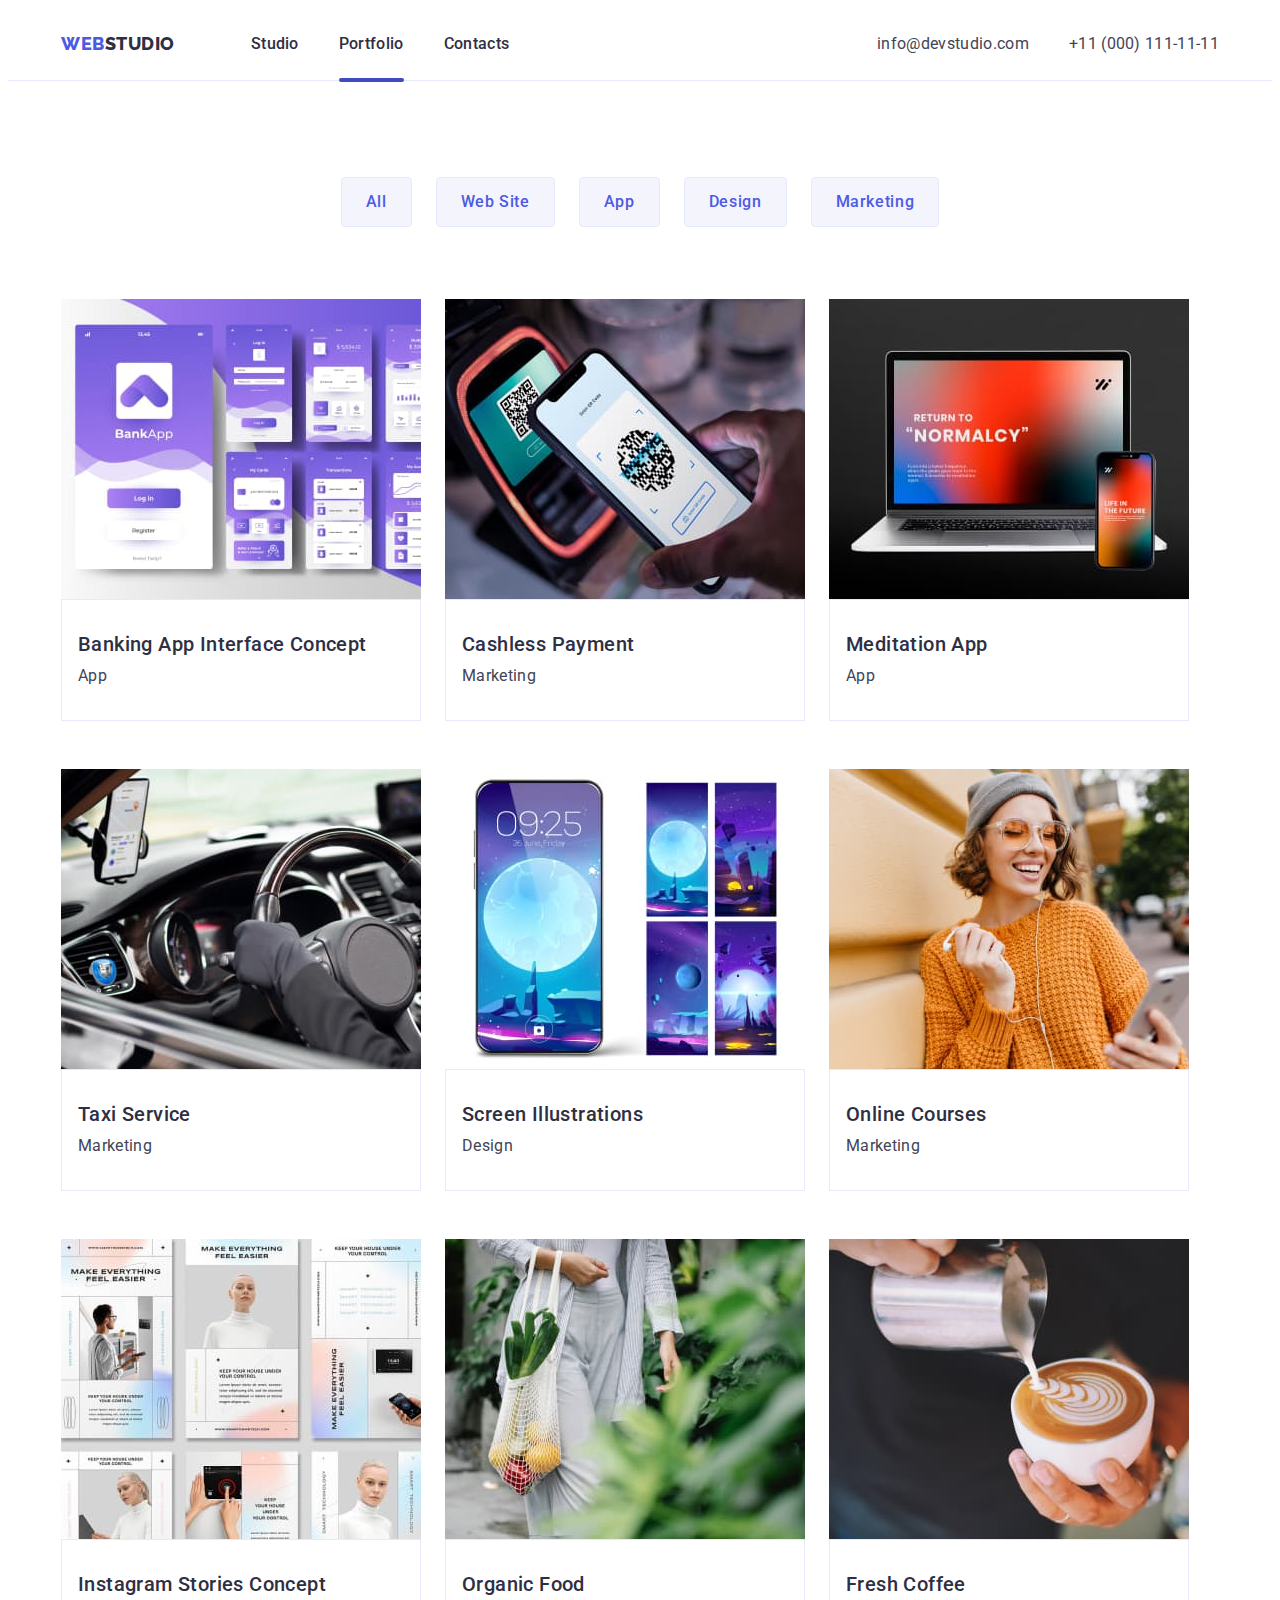
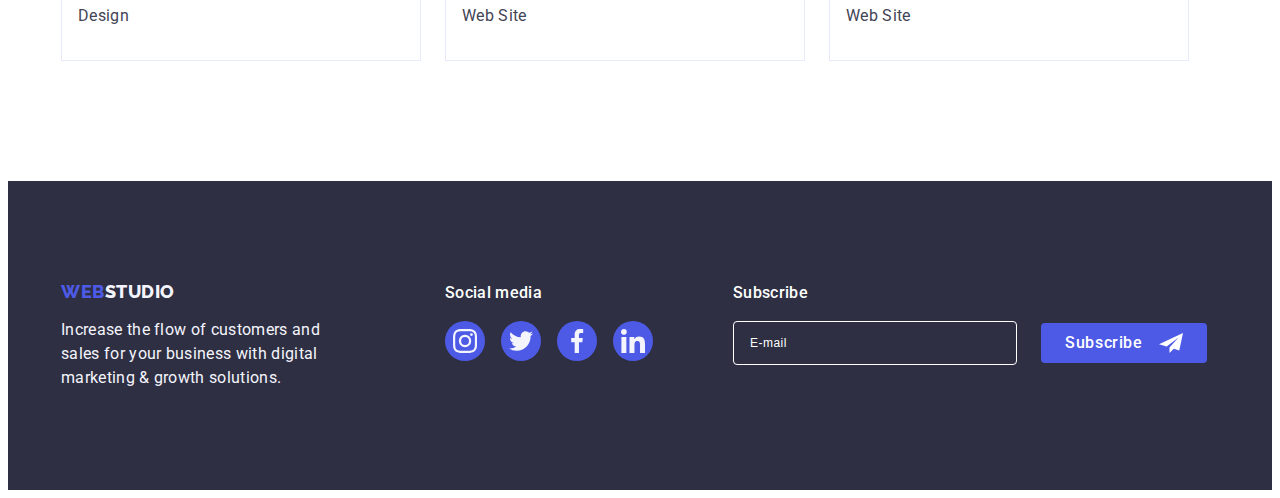
==== portfolio.html @ e06ea2fb "Initial commit" ====
<!DOCTYPE html>
<html lang="en">
<head>
    <meta charset="UTF-8">
    <meta http-equiv="X-UA-Compatible" content="IE=edge">
    <meta name="viewport" content="width=device-width, initial-scale=1.0">
    <title>Portfolio</title>
    <link rel="preconnect" href="https://fonts.googleapis.com">
    <link rel="preconnect" href="https://fonts.gstatic.com" crossorigin>
    <link href="https://fonts.googleapis.com/css2?family=Raleway:wght@800&family=Roboto:wght@400;500;700;900&display=swap"
        rel="stylesheet">
        <link rel="stylesheet" href="https://cdnjs.cloudflare.com/ajax/libs/modern-normalize/1.1.0/modern-normalize.min.css"
            integrity="sha512-wpPYUAdjBVSE4KJnH1VR1HeZfpl1ub8YT/NKx4PuQ5NmX2tKuGu6U/JRp5y+Y8XG2tV+wKQpNHVUX03MfMFn9Q=="
            crossorigin="anonymous" referrerpolicy="no-referrer" />
    <link rel="stylesheet" href="./css/styles.css">
</head>
<body>
<header class="page-header">
    <div class="container page-header-container">
        <nav class="page-nav list">
            <a class="logo link" href="./index.html">Web<span class="logo-span">Studio</span></a>
            <ul class="menu list">
                <li class="menu-item">
                    <a class="menu-link  link" href="./index.html">Studio</a>
                </li>
                <li class="menu-item">
                    <a class="menu-link activ-portfolio link" href="./portfolio.html">Portfolio</a>
                </li>
                <li class="menu-item">
                    <a class="menu-link link" href="">Contacts</a>
                </li>
            </ul>
        </nav>
        <address class="page-address">
            <ul class="contact list">
                <li class="page-address-contact">
                    <a class="contact-info link" href="mailto:info@devstudio.com">info@devstudio.com</a>
                </li>
                <li class="page-address-contact">
                    <a class="contact-info link" href="tel:+110001111111">+11 (000) 111-11-11</a>
                </li>
            </ul>
        </address>
    </div>
</header>
<main>
<section class="cards">
   <div class="container">
    <h1 class="visualy-hidden" hidden>Portfolio</h1>
    <ul class="filters list">
        <li><button class="filters-button" type="button">All</button></li>
        <li><button class="filters-button" type="button">Web Site</button></li>
        <li><button class="filters-button" type="button">App</button></li>
        <li><button class="filters-button" type="button">Design</button></li>
        <li><button class="filters-button" type="button">Marketing</button></li>
    </ul>
    <ul class="gallery-list list">
        <li class="gallery link">
            <a class="gallery-card link" href="">
                <div class="gallery-card-img-wrapper">
                    <img src="./images/portfolio_1/banking_app.jpg" alt="Banking applications" width="360" height="300">
                    <p class="overlay">14 Stylish and User-Friendly App Design Concepts · Task Manager App · Calorie Tracker App · Exotic
                        Fruit Ecommerce App ·
                        Cloud Storage App </p>
                </div>
                <div class="gallery-content">
                    <h2 class="gallery-name">Banking App Interface Concept</h2>
                    <p class="text">App</p>
                </div> 
            </a>
        </li>
        <li class="gallery link">
            <a class="gallery-card link" href="">
                <div class="gallery-card-img-wrapper">
                    <img src="./images/portfolio_1/cashless_payment.jpg" alt="Payment by phone" width="360" height="300">
                    <p class="overlay">14 Stylish and User-Friendly App Design Concepts · Task Manager App · Calorie Tracker App · Exotic
                        Fruit Ecommerce App ·
                        Cloud Storage App </p>
                </div>     
                <div class="gallery-content">
                <h2 class="gallery-name">Cashless Payment</h2>
                <p class="text">Marketing</p>
                </div>
            </a>
        </li>
        <li class="gallery link">
            <a class="gallery-card link" href="">
                <div class="gallery-card-img-wrapper">
                    <img src="./images/portfolio_1/meditation_app.jpg" alt="App on phone and computer" width="360" height="300">
                    <p class="overlay">14 Stylish and User-Friendly App Design Concepts · Task Manager App · Calorie Tracker App · Exotic
                        Fruit Ecommerce App ·
                        Cloud Storage App </p>
                </div>   
                <div class="gallery-content">
                    <h2 class="gallery-name">Meditation App</h2>
                    <p class="text">App</p>
                </div>    
            </a>
        </li>
        <li class="gallery link">
            <a class="gallery-card link" href="">
                <div class="gallery-card-img-wrapper">
                    <img src="./images/portfolio_2/taxi_service.jpg" alt="Taxi" width="360" height="300">
                    <p class="overlay">14 Stylish and User-Friendly App Design Concepts · Task Manager App · Calorie Tracker App · Exotic
                        Fruit Ecommerce App ·
                        Cloud Storage App </p>
                </div>         
                <div class="gallery-content">
                    <h2 class="gallery-name">Taxi Service</h2>
                    <p class="text">Marketing</p>
                </div>
            </a>
        </li>
        <li class="gallery link">
            <a class="gallery-card link" href="">
                <div class="gallery-card-img-wrapper">
                    <img src="./images/portfolio_2/screen_illustrations.jpg" alt="Phone screen" width="360" height="300">
                    <p class="overlay">14 Stylish and User-Friendly App Design Concepts · Task Manager App · Calorie Tracker App · Exotic
                        Fruit Ecommerce App ·
                        Cloud Storage App </p>
                </div>   
                <div class="gallery-content">
                    <h2 class="gallery-name">Screen Illustrations</h2>
                    <p class="text">Design</p>
                </div>   
            </a>
        </li>
        <li class="gallery link">
            <a class="gallery-card link" href="">
                <div class="gallery-card-img-wrapper">
                    <img src="./images/portfolio_2/online_courses.jpg" alt="Girl with headphones" width="360" height="300">
                    <p class="overlay">14 Stylish and User-Friendly App Design Concepts · Task Manager App · Calorie Tracker App · Exotic
                        Fruit Ecommerce App ·
                        Cloud Storage App </p>
                </div>
                <div class="gallery-content">
                    <h2 class="gallery-name">Online Courses</h2>
                    <p class="text">Marketing</p>
                </div>     
            </a>
        </li>
        <li class="gallery link">
            <a class="gallery-card link" href="">
                <div class="gallery-card-img-wrapper">
                    <img src="./images/portfolio_3/instagram_stories.jpg" alt="Instagram story screenshots" width="360" height="300">
                    <p class="overlay">14 Stylish and User-Friendly App Design Concepts · Task Manager App · Calorie Tracker App · Exotic
                        Fruit Ecommerce App ·
                        Cloud Storage App </p>
                </div>
                <div class="gallery-content">
                    <h2 class="gallery-name">Instagram Stories Concept</h2>
                    <p class="text">Design</p>
                </div>     
            </a>
        </li>
        <li class="gallery link">
            <a class="gallery-card link" href="">
                <div class="gallery-card-img-wrapper">
                    <img src="./images/portfolio_3/organic_food.jpg" alt="Girl with organic food" width="360" height="300">
                    <p class="overlay">14 Stylish and User-Friendly App Design Concepts · Task Manager App · Calorie Tracker App · Exotic
                        Fruit Ecommerce App ·
                        Cloud Storage App </p>
                </div> 
                <div class="gallery-content">
                    <h2 class="gallery-name">Organic Food</h2>
                    <p class="text">Web Site</p>
                </div> 
            </a>
        </li>
        <li class="gallery link">
            <a class="gallery-card link" href="">
                <div class="gallery-card-img-wrapper">
                    <img src="./images/portfolio_3/fresh_coffee.jpg" alt="Barista makes coffee" width="360" height="300">
                    <p class="overlay">14 Stylish and User-Friendly App Design Concepts · Task Manager App · Calorie Tracker App · Exotic
                        Fruit Ecommerce App ·
                        Cloud Storage App </p>
                </div>
                <div class="gallery-content">
                    <h2 class="gallery-name">Fresh Coffee</h2>
                    <p class="text">Web Site</p>
                </div> 
            </a>
        </li>
    </ul>

   </div>
</section>
</main>
<footer class="page-footer">
    <div class="page-footer-container container">
        <div class="page-footer-logo">
            <a class="logo footer-logo link" href="./index.html">Web<span class="logo-span-footer">Studio</span></a>
            <p class="goal">Increase the flow of customers and sales for your business with digital marketing & growth
                solutions.
            </p>
        </div>
        <div class="media">
            <p class="media-title">Social media</p>
            <ul class="media-list list">
                <li class="media-list-item">
                    <a href="" class="media-list-link">
                        <svg class="media-list-icon" width="24" height="24">
                            <use href="./images/icons.svg#icon-instagram"></use>
                        </svg>
                    </a>
                </li>
                <li class="social-list-item">
                    <a href="" class="media-list-link">
                        <svg class="social-list-icon" width="24" height="24">
                            <use href="./images/icons.svg#icon-twitter"></use>
                        </svg>
                    </a>
                </li>
                <li class="social-list-item">
                    <a href="" class="media-list-link">
                        <svg class="social-list-icon" width="24" height="24">
                            <use href="./images/icons.svg#icon-facebook"></use>
                        </svg>
                    </a>
                </li>
                <li class="social-list-item">
                    <a href="" class="media-list-link">
                        <svg class="social-list-icon" width="24" height="24">
                            <use href="./images/icons.svg#icon-linkedin"></use>
                        </svg>
                    </a>
                </li>
            </ul>
        </div>
        <div class="subscribe">
            <p class="subscribe-text">Subscribe</p>
            <form class="subscribe-form">
                <input type="Email" name="user_email" class="subscribe-form-input" required placeholder="E-mail">
                <button type="submit" class="subscribe-form-submit" span>Subscribe</span>
                    <svg class="subscribe-svg" width="24" height="24">
                        <use href="./images/icons.svg#icon-Frame"></use>
                    </svg>
                </button>
            </form>
        </div>
    </div>
</footer>
</body>
</html>
---- css/styles.css ----
:root {
--color-iris: #4d5ae5;
--title-color-navy-blue: #2E2F42;
--color-white: #ffffff;
--color-ocean: #404BBF;
--text-color-slate: #434455;
--color-cloud: #F4F4FD;
--transition-duration-and-func:250ms cubic-bezier(0.4, 0, 0.2, 1) ;
}

p,
h1,
h2,
h3,
h4,
h5,
h6 {
margin: 0;
}

ul {
  margin: 0;
  padding-left: 0;
}
address {
    font-style: normal;
}
img {
    display: block;
}
button {
    cursor: pointer;
}

body {
font-family: 'Roboto', sans-serif;
color: #434455; 
background-color:#ffffff;
}
.visualy-hidden {
position: absolute;
width: 1px;
height: 1px;
margin: -1px;
border: 0;
padding: 0;
white-space: nowrap;
clip-path: inset(100%);
clip: rect(0 0 0 0);
overflow: hidden;
}

.list {
    list-style: none;
}
.link {
    text-decoration: none;
}
.container {
  width: 1158px;
  padding-left: 15px;
  padding-right: 15px;
  margin: 0 auto;
}
.section {
    padding-top: 120px;
    padding-bottom: 120px;
}
/* ==========Components =========*/ 
.logo {
font-family: 'Raleway', sans-serif;
font-weight: 800;
text-transform: uppercase;
font-size: 18px;
line-height: 1.17;
letter-spacing: 0.03em;
color: var(--color-iris);
margin-right: 76px;
margin-bottom: 0;
}

.logo-span {

    color: #2E2F42;
}
/* ==========/Components =========*/
/* ========== Header =========*/
.page-header {
    padding-top: 24px;
    padding-bottom: 24px;
    border-bottom: 1px solid #E7E9FC;
}
.page-header-container {
    display: flex;
    align-items: center;
    justify-content: space-between;
}
.menu {
    display: flex;
    align-items: center;
}
.page-nav {
    display: flex;
    align-items: center;
}
.contact {
    display: flex;
    align-items: center;
}
.menu-item:not(:last-child) {
    margin-right: 40px;
}

.menu-link {
position: relative;
font-weight: 500;
font-size: 16px;
line-height: 1.5;
letter-spacing: 0.02em;
margin-bottom: 20px;
color: var(--title-color-navy-blue);
transition:color var(--transition-duration-and-func);

}
.menu-link::after {
content: "";
position: absolute;
width: 100%;
height: 4px;
left: 0px;
top: 44px;
border-radius: 2px;
}

.activ-studio.menu-link::after,
.activ-portfolio.menu-link::after,
.activ-contacts.menu-link::after {
background-color: #404BBF;

}
.menu-link:hover,
.menu-link:focus {
color: var(--color-ocean);
}

.page-address {
font-style: normal;
}
.page-address-contact:not(:last-child) {
 margin-right: 40px;
}
.contact-info {
font-weight: 400;
color: var(--text-color-slate);
font-size: 16px;
line-height: 1.5;
letter-spacing: 0.02em;
transition: color var(--transition-duration-and-func);
}

.contact-info:hover,
.contact-info:focus {
 color: var(--color-ocean);
}

/* ========== /Header =========*/
/* ========== Hero =========*/

.hero {
background-color: #2e2f42;
padding-top: 188px;
padding-bottom: 188px;
text-align: center;
background-image:linear-gradient(rgba(46, 47, 66, 0.7), rgba(46, 47, 66, 0.7)),
 url("../images/hero/people_office.jpg");
background-size: cover;
background-color: #2E2F42;
max-width: 1440px;
margin: 0 auto;
}

.main-title {
font-weight: 700;
width: 496px;
font-size: 56px;
line-height: 1.07;
letter-spacing: 0.02em;
text-align: center;
color: var(--color-white);
margin-bottom: 48px;
margin-left: auto;
margin-right: auto;
}

.modal-btn {
font-family: 'Roboto', sans-serif;
font-weight: 500;
font-size: 16px;
line-height: 1.5;
letter-spacing: 0.04em;
color: var(--color-white);
background: var(--color-iris);
padding: 16px 32px;
border-radius: 4px;
border: 0;
transition:background-color var(--transition-duration-and-func) ;
}

.modal-btn:hover, .modal-btn:focus {
background-color: #404BBF;
}
/* ========== /Hero =========*/

/* ========== Solutions =========*/
.solutions-list {
display: flex;
flex-wrap: wrap;
gap: 24px;
}

.team-solutions {
width: 264px;
flex-basis: calc((100% - 72px) / 4);
}
.solutions-list-icons {
display:flex;
width: 264px;
height: 112px;
border-radius: 4px;
background-color: #F4F4FD;
margin-bottom: 8px;
justify-content: center;
align-items: center;
}

.name-decisions {
font-weight: 500;
font-size: 20px;
line-height: 1.2;
letter-spacing: 0.02em;
color: var(--title-color-navy-blue);
margin-bottom: 8px;
}
.description-solutions {
font-size: 16px;
font-weight: 400;
line-height: 1.5;
letter-spacing: 0.02em;
}
/* ========== /Solutions =========*/

/* ========== Our-solutions =========*/
.our-solutions-list {
    display: flex;
    flex-wrap: wrap;
    gap: 24px;
}
.photos-works {
flex-basis: calc((100% - 48px) / 3);
}
.our-solutions {
    padding-bottom: 120px;
}
.work-options {
font-weight: 700;
font-size: 36px;
line-height: 1.11;
text-transform: capitalize;
letter-spacing: 0.02em;
text-align: center;
color: var(--title-color-navy-blue);
margin-bottom: 72px;
}

/* ========== /Our-solutions =========*/

/* ========== Our-team =========*/
.our-team-list {
    display: flex;
    flex-wrap: wrap;
    gap: 24px;
}
.our-team {
background-color: var(--color-cloud);
}
.team-description-content {
padding-top: 32px;  
padding-bottom: 32px;
}

.team {
font-size: 36px;
font-weight: 700;
line-height: 1.11;
text-transform: capitalize;
letter-spacing: 0.02em;
text-align: center;
color: var(--title-color-navy-blue);
margin-bottom: 72px;
}
.team-description {
background-color: var(--color-white);
text-align: center;
flex-basis: calc((100% - 72px) / 4);
box-shadow: 0px 1px 6px rgba(46, 47, 66, 0.08), 0px 1px 1px rgba(46, 47, 66, 0.16), 0px 2px 1px rgba(46, 47, 66, 0.08);
border-radius: 0px 0px 4px 4px;
}
.name {
font-weight: 500;
font-size: 20px;
line-height: 1.2;
letter-spacing: 0.02em;
color: var(--title-color-navy-blue);
margin-bottom: 8px;
}
.profession {
font-weight: 400;
font-size: 16px;
line-height: 1.5;
letter-spacing: 0.02em;
margin-bottom: 8px;
}
.social-list {
display: flex;
justify-content: center;
gap: 24px;
}
.social-list-link {
display: flex;
justify-content: center;
align-items: center;
width: 40px;
height: 40px;
border-radius: 50%;
background-color: #4D5AE5;
transition:background-color var(--transition-duration-and-func) ;
}
.social-list-link:hover, 
.social-list-link:focus {
background-color: #404BBF;
}
.social-list-icon {
fill: #f4f4fd;
}

/* ========== /Our-team =========*/
/* ========== Our-Customers=========*/
.customers-title {
font-size: 36px;
font-weight: 700;
line-height: 1.11;
text-transform: capitalize;
letter-spacing: 0.02em;
text-align: center;
color: var(--title-color-navy-blue);
margin-bottom: 72px;
}
.customers-list{
display: flex;
justify-content: center;
gap: 24px;
}

.customers-list-link {
display: flex;
justify-content: center;
align-items: center;
width: 168px;
height: 88px;
border-radius: 4px;
border: 1px solid #8E8F99;
transition: border var(--transition-duration-and-func);
}
.customers-list-icon {
fill: #AFB1B8;
transition:fill var(--transition-duration-and-func);
}

.customers-list-link:hover, .customers-list-link:focus {
border: 1px solid #404BBF;
}
.customers-list-link:hover> .customers-list-icon, 
.customers-list-link:focus>.customers-list-icon {
fill: #404BBF;
}

/* ========== /Our-Customers=========*/
/* ========== Page-footer=========*/
.page-footer {
display: flex;
background-color: #2e2f42;
padding-top: 100px;
padding-bottom: 100px;
}
.page-footer-container {
display: flex;
}
.page-footer-logo {
display: flex;
flex-direction: column;
margin-right: 120px;
}

.footer-logo {
display: block;
margin-bottom: 16px;
}
.goal {
font-weight: 400;
font-size: 16px; 
line-height: 1.5;
letter-spacing: 0.02em;
color: var(--color-cloud);
width: 264px;
}
.logo-span-footer{

color: var(--color-cloud);
}
.media {
display: flex;
flex-direction: column; 
margin-right: 80px; 
}
.media-list {
display: flex;
justify-content: center;
gap: 16px;
}

.media-list-link {
display: flex;
justify-content: center;
align-items: center;
width: 40px;
height: 40px;
border-radius: 50%;
background-color: #4D5AE5;
transition:background-color var(--transition-duration-and-func) ;
}

.media-title {
font-weight: 500;
font-size: 16px;
line-height: 1.5;
letter-spacing: 0.02em;
color: var(--color-white);
margin-bottom: 16px;
}
.media-list-icon {
fill: #f4f4fd;
}
.media-list-link:hover, .media-list-link:focus {
background-color: #31D0AA;
}
.subscribe {
display: flex;
flex-direction: column;
}
.subscribe-text {
font-weight: 500;
font-size: 16px;
line-height: 1.5;
letter-spacing: 0.02em;
color: #FFFFFF;
margin-bottom: 16px;
}

.subscribe-form {
display: flex;
gap: 24px;
}

.subscribe-form-input {
width: 264px;
height: 40px;
border: 1px solid #FFFFFF;
border-radius: 4px;
padding-left: 16px;
outline: 0;
font-weight: 400;
font-size: 12px;
line-height: 2;
letter-spacing: 0.04em;
color: var(--color-white);
background-color: var(--title-color-navy-blue);

}
.subscribe-form-input::placeholder {
color: var(--color-white);
}

.subscribe-form-submit {
display: flex;
justify-content: center;
align-items: center;
padding: 8px 24px;
gap: 16px;
background: #4D5AE5;
border-radius: 4px;
min-width: 165px;
align-self: center;
font-family: 'Roboto', sans-serif;
font-weight: 500;
font-size: 16px;
line-height: 1.5;
letter-spacing: 0.04em;
color: var(--color-white);
background: var(--color-iris);
border: 0;
transition: background-color var(--transition-duration-and-func);
}
.subscribe-form-submit:hover,
.subscribe-form-submit:focus {
background-color: #404BBF;
}

.subscribe-svg {
fill: #FFFFFF;
}


/* ========== /Page-footer=========*/

/*============ Modal vikno======== */
.backdrop {
position: fixed;
top: 0;
left: 0;
z-index: 100;
width: 100%;
height: 100%;
background-color: rgba(46, 47, 66, 0.4);
transition: opacity var(--transition-duration-and-func),
visibility var(--transition-duration-and-func);
}

.backdrop.is-hidden {
opacity: 0;
visibility: hidden;
pointer-events: none;
}

.modal {
position: absolute;
top: 50%;
left: 50%;
transform: translate(-50%, -50%);
width: 408px;
height: 576px;
background-color: #FCFCFC;
box-shadow: 0px 1px 1px rgba(0, 0, 0, 0.14), 0px 1px 3px rgba(0, 0, 0, 0.12), 0px 2px 1px rgba(0, 0, 0, 0.2);
border-radius: 4px;
padding: 72px 24px 24px 24px;
}

.modal-close-btn-icon {
fill: var(--title-color-navy-blue);
transition: fill var(--transition-duration-and-func);
}

.modal-close-btn {
position: absolute;
top: 24px;
right: 24px;
display: flex;
justify-content: center;
align-items: center;
width: 24px;
height: 24px;
border-radius: 50%;
padding: 0;
background-color: #E7E9FC;
border: 1px solid rgba(0, 0, 0, 0.1);
transition: background-color var(--transition-duration-and-func);
}

.modal-close-btn:hover,
.modal-close-btn:focus {
background-color: #404BBF;
}

.modal-close-btn:hover>.modal-close-btn-icon,
.modal-close-btn:focus>.modal-close-btn-icon {
fill: var(--color-white);
}
/*============ /Modal vikno======== */
/*============ Modal form======== */
.modal-text {
font-weight: 500;
font-size: 16px;
line-height: 1.5;
margin-bottom: 16px;
text-align: center;

}

.modal-form {
display: flex;
flex-direction: column;

}

.modal-form-field {
margin-bottom: 8px;
}

.modal-form-imput-desc {
display: block;
font-weight: 400;
font-size: 12px;
line-height: 1.17;
letter-spacing: 0.04em;
color: #8E8F99;
margin-bottom: 4px;
}

.modal-form-input {
width: 100%;
height: 40px;
border: 1px solid rgba(46, 47, 66, 0.4);
border-radius: 4px;
padding-left: 38px;
color: #2E2F42;
font-size: 18px;
background: #FCFCFC;
transition: border-color var(--transition-duration-and-func) ;
}
.modal-form-input:focus {
outline: none;
border-color: #4D5AE5;
}

.modal-form-input-icon {
position: absolute;
display: block;
top: 50%;
left: 16px;
transform: translateY(-50%);
fill: #2E2F42;
transition:fill var(--transition-duration-and-func) ;
}
.modal-form-input-wrapper{
display: block;
position: relative;   
}
.modal-form-input:focus + .modal-form-input-icon {
fill: #4D5AE5;
}
.modal-form-coment {
width: 100%;
height: 120px;
padding: 8px 16px;
resize: none;
color: #2E2F42;
font-weight: 400;
font-size: 12px;
line-height: 1.17;
letter-spacing: 0.04em;
background: #FCFCFC;
border: 1px solid rgba(46, 47, 66, 0.4);
border-radius: 4px;
}
.modal-form-coment:focus {
outline: none;
border-color: #4D5AE5;    
}
.modal-form-coment::placeholder {
color: rgba(46, 47, 66, 0.4);
}
.modal-form-check-desc {
display: flex;
align-items: center;
font-weight: 400;
font-size: 12px;
line-height: 1.17;
letter-spacing: 0.04em;
color: #8E8F99;
margin-bottom: 24px;
}

.modal-form-check:checked + .modal-form-check-desc::before {
background-color: #4D5AE5;
background-image: url(../images/check.svg);
background-repeat: no-repeat;
background-position: center;
background-size:contain;

}
.modal-form-check:focus + .modal-form-check-desc::before {
outline: 1px solid #4D5AE5;
}

.modal-form-check-desc::before {
content:"";
display: block;
width: 16px;
height: 16px;
border: 1px solid rgba(46, 47, 66, 0.4);
border-radius: 2px;
margin-right: 8px;
}

.modal-form-submit {
min-width: 169px;
align-self: center;
font-family: 'Roboto', sans-serif;
font-weight: 500;
font-size: 16px;
line-height: 1.5;
letter-spacing: 0.04em;
color: var(--color-white);
background: var(--color-iris);
padding: 16px 32px;
border-radius: 4px;
border: 0;
box-shadow: 0px 4px 4px rgba(0, 0, 0, 0.15);
transition: background-color var(--transition-duration-and-func);
}

.check-policy {
color: #4D5AE5;    
}

/*============ /Modal form======== */
/*========== Portfolio======*/
.cards {
padding-top: 96px;
padding-bottom: 120px;
}

.filters {
display: flex;
gap: 24px;
margin-bottom: 72px;
justify-content: center;
}
.gallery-list {
display: flex;
flex-wrap: wrap;
gap: 48px 24px;
}
.gallery {
flex-basis: calc((100% - 144px) / 9);
transition:box-shadow var(--transition-duration-and-func);
}
.gallery:hover {
box-shadow: 0px 1px 6px rgba(46, 47, 66, 0.08), 0px 1px 1px rgba(46, 47, 66, 0.16), 0px 2px 1px rgba(46, 47, 66, 0.08);
}
.gallery-content {
padding-left: 16px; 
padding-right: auto;   
padding-top: 32px;
padding-bottom: 32px;
border: 1px solid #E7E9FC;
}
.filters-button {
font-family: "Roboto", sans-serif;
font-weight: 500;
font-size: 16px;
line-height: 1.5;
letter-spacing: 0.04em;
color: var(--color-iris);
background-color: var(--color-cloud);
border: 1px solid #E7E9FC;
border-radius: 4px;
padding: 12px 24px;
transition: color var(--transition-duration-and-func),
background-color var(--transition-duration-and-func),
box-shadow var(--transition-duration-and-func);
}
 .filters-button:hover, .filters-button:focus {
color: var(--color-white);
background-color: var(--color-ocean);
box-shadow: 0px 3px 1px rgba(0, 0, 0, 0.1), 0px 2px 1px rgba(0, 0, 0, 0.08), 0px 2px 2px rgba(0, 0, 0, 0.12);
}
.gallery-name {
font-weight: 500;
font-size: 20px;
line-height: 1.2;
letter-spacing: 0.02em;
color: var(--title-color-navy-blue);
margin-bottom: 8px;
}
.text {
font-weight: 400;
font-size: 16px;
line-height: 1.5;
letter-spacing: 0.02em;
color: var(--text-color-slate);
}
.gallery-card-img-wrapper {
position: relative;
overflow: hidden;
}
.overlay {
position: absolute;
left: 0px;
top: 0px;
width: 100%;
height: 100%;
overflow-y:scroll;
transform: translate(0, 100%);
transition:transform var(--transition-duration-and-func);

font-weight: 400;
font-size: 16px;
line-height: 1.5;
letter-spacing: 0.02em;
padding:40px 32px;
color: #F4F4FD;
background-color: #4D5AE5;;
}
.gallery-card-img-wrapper:hover .overlay,
.gallery-card-img-wrapper:focus .overlay {
transform: translate(0,0);
}
/*========== Portfolio======*/
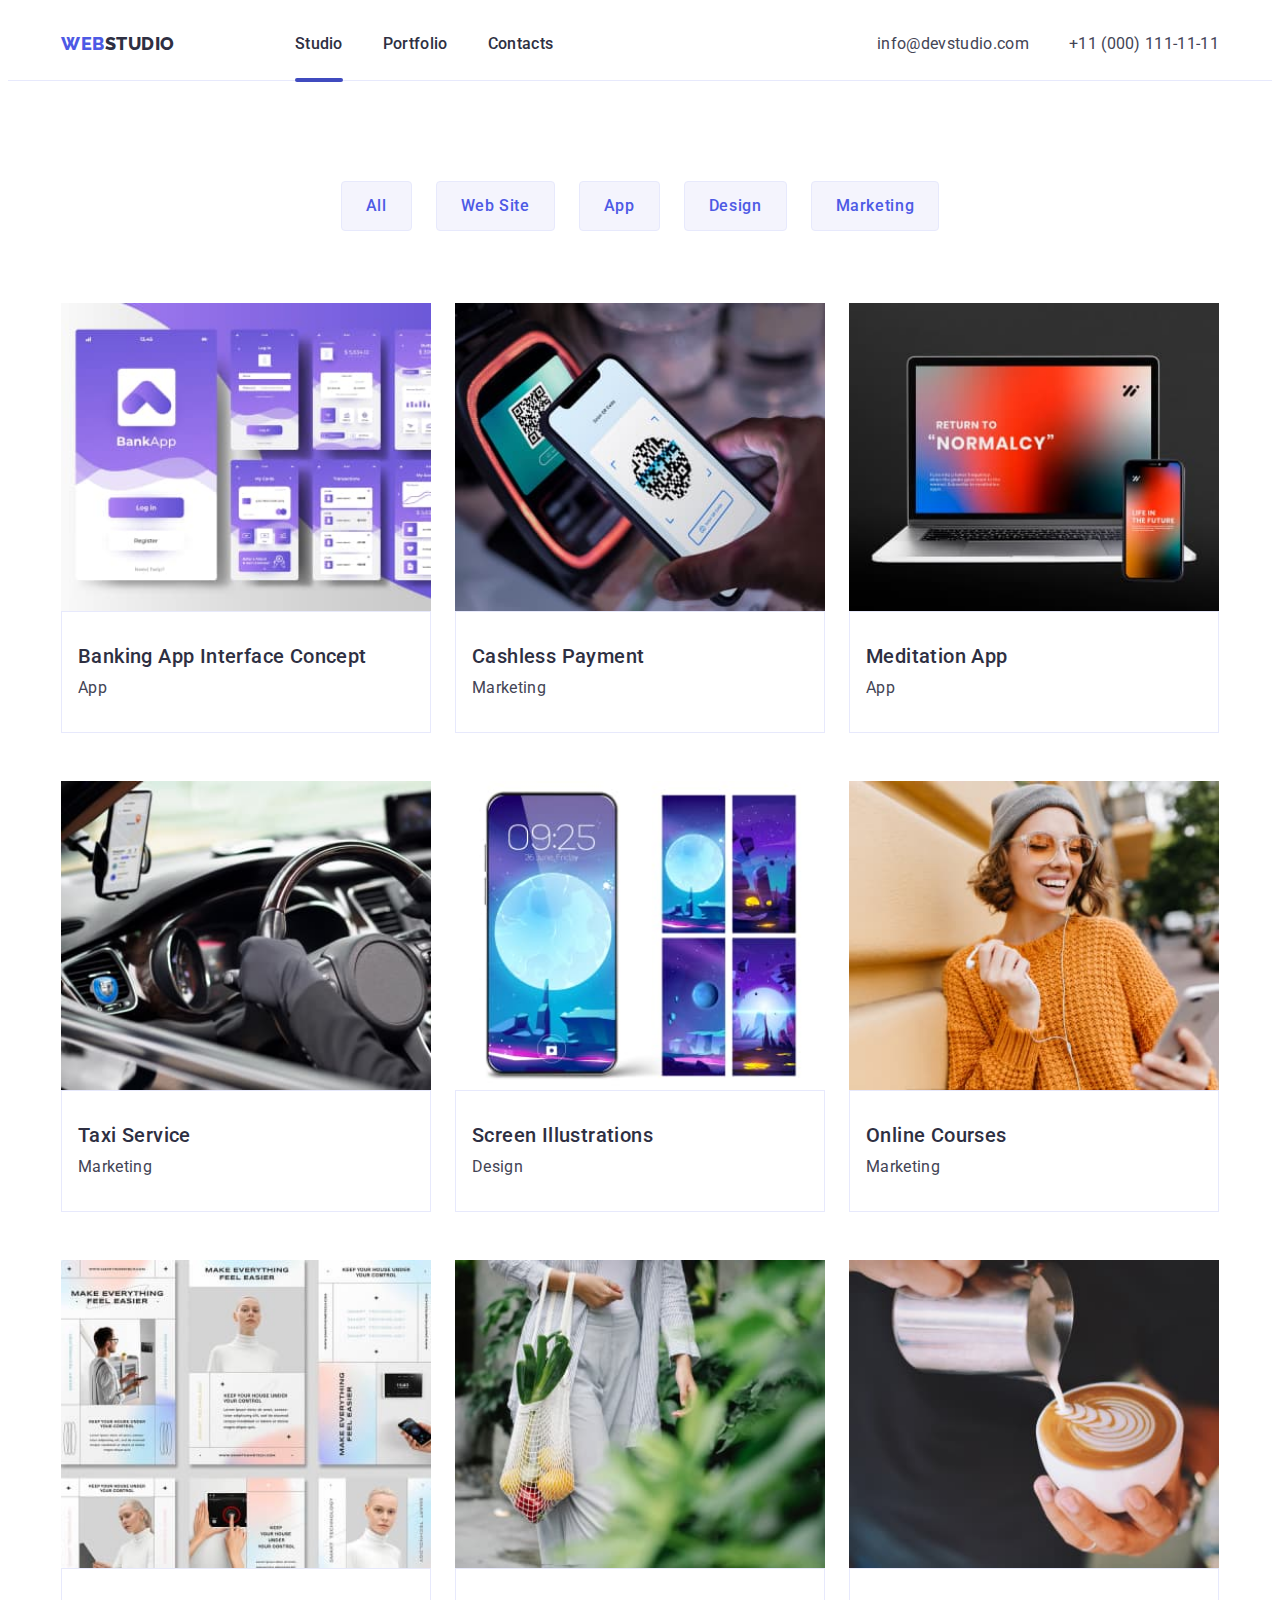
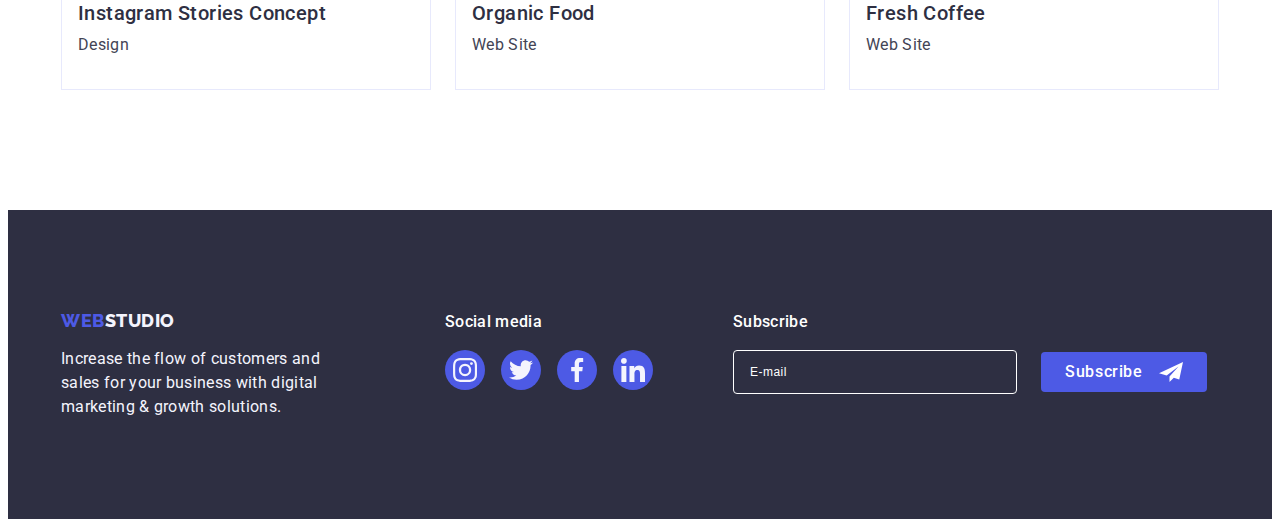
==== commit 3a8050a7: "commit" ====
--- a/portfolio.html
+++ b/portfolio.html
@@ -1,48 +1,123 @@
 <!DOCTYPE html>
 <html lang="en">
+
 <head>
     <meta charset="UTF-8">
     <meta http-equiv="X-UA-Compatible" content="IE=edge">
     <meta name="viewport" content="width=device-width, initial-scale=1.0">
-    <title>Portfolio</title>
+    <title>WebStudio</title>
     <link rel="preconnect" href="https://fonts.googleapis.com">
     <link rel="preconnect" href="https://fonts.gstatic.com" crossorigin>
-    <link href="https://fonts.googleapis.com/css2?family=Raleway:wght@800&family=Roboto:wght@400;500;700;900&display=swap"
+    <link
+        href="https://fonts.googleapis.com/css2?family=Raleway:wght@800&family=Roboto:wght@400;500;700;900&display=swap"
         rel="stylesheet">
-        <link rel="stylesheet" href="https://cdnjs.cloudflare.com/ajax/libs/modern-normalize/1.1.0/modern-normalize.min.css"
-            integrity="sha512-wpPYUAdjBVSE4KJnH1VR1HeZfpl1ub8YT/NKx4PuQ5NmX2tKuGu6U/JRp5y+Y8XG2tV+wKQpNHVUX03MfMFn9Q=="
-            crossorigin="anonymous" referrerpolicy="no-referrer" />
+    <link rel="stylesheet" href="https://cdnjs.cloudflare.com/ajax/libs/modern-normalize/1.1.0/modern-normalize.min.css"
+        integrity="sha512-wpPYUAdjBVSE4KJnH1VR1HeZfpl1ub8YT/NKx4PuQ5NmX2tKuGu6U/JRp5y+Y8XG2tV+wKQpNHVUX03MfMFn9Q=="
+        crossorigin="anonymous" referrerpolicy="no-referrer" />
     <link rel="stylesheet" href="./css/styles.css">
 </head>
+
 <body>
-<header class="page-header">
-    <div class="container page-header-container">
-        <nav class="page-nav list">
-            <a class="logo link" href="./index.html">Web<span class="logo-span">Studio</span></a>
-            <ul class="menu list">
-                <li class="menu-item">
-                    <a class="menu-link  link" href="./index.html">Studio</a>
-                </li>
-                <li class="menu-item">
-                    <a class="menu-link activ-portfolio link" href="./portfolio.html">Portfolio</a>
-                </li>
-                <li class="menu-item">
-                    <a class="menu-link link" href="">Contacts</a>
-                </li>
-            </ul>
-        </nav>
-        <address class="page-address">
-            <ul class="contact list">
-                <li class="page-address-contact">
-                    <a class="contact-info link" href="mailto:info@devstudio.com">info@devstudio.com</a>
-                </li>
-                <li class="page-address-contact">
-                    <a class="contact-info link" href="tel:+110001111111">+11 (000) 111-11-11</a>
-                </li>
-            </ul>
-        </address>
-    </div>
-</header>
+    <header class="page-header">
+        <div class="container page-header-container">
+            <nav class="page-nav list">
+                <a class="logo link" href="./index.html">Web<span class="logo-span">Studio</span></a>
+                <ul class="menu list">
+                    <li class="menu-item">
+                        <a class="menu-link activ-studio link" href="./index.html">Studio</a>
+                    </li>
+                    <li class="menu-item">
+                        <a class="menu-link  link" href="./portfolio.html">Portfolio</a>
+                    </li>
+                    <li class="menu-item">
+                        <a class="menu-link  link" href="">Contacts</a>
+                    </li>
+                </ul>
+            </nav>
+            <button type="button" class="mobile-menu-open " data-menu-open>
+                <svg class="mobile-menu-open-icon" width="32" height="22">
+                    <use href="./images/icons.svg#icon-icon-burger"></use>
+                </svg>
+            </button>
+            <address class="page-address">
+                <ul class="contact list">
+                    <li class="page-address-contact">
+                        <a class="contact-info link" href="mailto:info@devstudio.com">info@devstudio.com</a>
+                    </li>
+                    <li class="page-address-contact">
+                        <a class="contact-info link" href="tel:+110001111111">+11 (000) 111-11-11</a>
+                    </li>
+                </ul>
+            </address>
+        </div>
+        <div class="mobile-menu-btn " data-menu>
+            <div class="container mobile-menu-container">
+                <div>
+                    <button class="mobile-menu-close-btn " data-menu-close>
+                        <svg class=".mobile-menu-close-icon" width="8" height="8">
+                            <use href="./images/icons.svg#icon-close-modal"></use>
+                        </svg>
+                    </button>
+                    <nav class="mobile-nav list">
+                        <ul class="mobile-menu list">
+                            <li class="mobile-menu-item">
+                                <a class="mobile-menu-link  link" href="./index.html">Studio</a>
+                            </li>
+                            <li class="mobile-menu-item">
+                                <a class="mobile-menu-link  link" href="./portfolio.html">Portfolio</a>
+                            </li>
+                            <li class="mobile-menu-item">
+                                <a class="mobile-menu-link activ-contacts link" href="">Contacts</a>
+                            </li>
+                        </ul>
+                    </nav>
+                </div>
+                <div>
+                    <address class="mobile-page-address">
+                        <ul class="mobile-contact list">
+                            <li class="mobile-page-address-contact">
+                                <a class="mobile-contact-info-tel link" href="tel:+110001111111">+11 (000) 111-11-11</a>
+                            </li>
+                            <li class="mobile-page-address-contact">
+                                <a class="mobile-contact-info-email link"
+                                    href="mailto:info@devstudio.com">info@devstudio.com</a>
+                            </li>
+                        </ul>
+                    </address>
+                    <ul class="mobile-social-list list">
+                        <li class="mobile-social-list-item">
+                            <a href="" class="mobile-social-list-link">
+                                <svg class="mobile-social-list-icon" width="16" height="16">
+                                    <use href="./images/icons.svg#icon-instagram"></use>
+                                </svg>
+                            </a>
+                        </li>
+                        <li class="mobile-social-list-item">
+                            <a href="" class="mobile-social-list-link">
+                                <svg class="mobile-social-list-icon" width="16" height="16">
+                                    <use href="./images/icons.svg#icon-twitter"></use>
+                                </svg>
+                            </a>
+                        </li>
+                        <li class="mobile-social-list-item">
+                            <a href="" class="mobile-social-list-link">
+                                <svg class="mobile-social-list-icon" width="16" height="16">
+                                    <use href="./images/icons.svg#icon-facebook"></use>
+                                </svg>
+                            </a>
+                        </li>
+                        <li class="mobile-social-list-item">
+                            <a href="" class="mobile-social-list-link">
+                                <svg class="mobile-social-list-icon" width="16" height="16">
+                                    <use href="./images/icons.svg#icon-linkedin"></use>
+                                </svg>
+                            </a>
+                        </li>
+                    </ul>
+                </div>
+            </div>
+        </div>
+    </header>
 <main>
 <section class="cards">
    <div class="container">
@@ -58,7 +133,20 @@
         <li class="gallery link">
             <a class="gallery-card link" href="">
                 <div class="gallery-card-img-wrapper">
-                    <img src="./images/portfolio_1/banking_app.jpg" alt="Banking applications" width="360" height="300">
+                    <picture>
+                        <source srcset="./images/portfolio_1/banking_app.jpg 1x, 
+                        ./images/portfolio_1/banking_app_2x.jpg 2x"
+                        media="(min-width: 1200px)">
+                        <source srcset="./images/portfolio_1/tab/banking_app_tab_1x.jpg 1x, 
+                        ./images/portfolio_1/tab/banking_app_tab_2x.jpg 2x"
+                        media="(min-width: 768px)">
+                        <source srcset="./images/portfolio_1/mob/banking_app_mob_1x.jpg 1x, 
+                        ./images/portfolio_1/mob/banking_app_mob_2x.jpg 2x"
+                        media="(min-width: 320px)">
+                        <img src="./images/portfolio_1/mob/banking_app_mob_1x.jpg" 
+                        alt="Banking applications" 
+                        width="396" height="280">
+                    </picture>
                     <p class="overlay">14 Stylish and User-Friendly App Design Concepts · Task Manager App · Calorie Tracker App · Exotic
                         Fruit Ecommerce App ·
                         Cloud Storage App </p>
@@ -72,7 +160,21 @@
         <li class="gallery link">
             <a class="gallery-card link" href="">
                 <div class="gallery-card-img-wrapper">
-                    <img src="./images/portfolio_1/cashless_payment.jpg" alt="Payment by phone" width="360" height="300">
+                    <picture>
+                        <source srcset="./images/portfolio_1/cashless_payment.jpg 1x, 
+                        ./images/portfolio_1/cashless_payment_2x.jpg 2x" 
+                        media="(min-width: 1200px)">
+                        <source srcset="./images/portfolio_1/tab/cashless_payment_tab_1x.jpg 1x, 
+                        ./images/portfolio_1/tab/cashless_payment_tab_2x.jpg"
+                            media="(min-width: 768px)">
+                            <source srcset="./images/portfolio_1/mob/cashless_payment_mob_1x.jpg 1x, 
+                            ./images/portfolio_1/mob/cashless_payment_mob_2x.jpg"
+                                media="(min-width: 320px)">
+                        <img src="./images/portfolio_1/mob/cashless_payment_mob_1x.jpg" 
+                        alt="Payment by phone" 
+                        width="396" height="280">
+                    </picture>
+                    
                     <p class="overlay">14 Stylish and User-Friendly App Design Concepts · Task Manager App · Calorie Tracker App · Exotic
                         Fruit Ecommerce App ·
                         Cloud Storage App </p>
@@ -86,7 +188,22 @@
         <li class="gallery link">
             <a class="gallery-card link" href="">
                 <div class="gallery-card-img-wrapper">
-                    <img src="./images/portfolio_1/meditation_app.jpg" alt="App on phone and computer" width="360" height="300">
+                    <picture>
+                        <source srcset="./images/portfolio_1/meditation_app.jpg 1x, 
+                        ./images/portfolio_1/meditation_app_2x.jpg 1x"
+                            media="(min-width: 1200px)">
+                        <source
+                            srcset="./images/portfolio_1/tab/meditation_app_tab-1x.jpg 1x, 
+                            ./images/portfolio_1/tab/meditation_app_tab-2x.jpg"
+                            media="(min-width: 768px)">
+                        <source
+                            srcset="./images/portfolio_1/mob/meditation_app_mob-1x.jpg 1x, 
+                            ./images/portfolio_1/mob/meditation_app_mob-1x.jpg 2x"
+                            media="(min-width: 320px)">
+                        <img src="./images/portfolio_1/mob/meditation_app_mob-1x.jpg" 
+                        alt="App on phone and computer" 
+                        width="396" height="280">
+                    </picture>
                     <p class="overlay">14 Stylish and User-Friendly App Design Concepts · Task Manager App · Calorie Tracker App · Exotic
                         Fruit Ecommerce App ·
                         Cloud Storage App </p>
@@ -182,7 +299,6 @@
             </a>
         </li>
     </ul>
-
    </div>
 </section>
 </main>
--- a/css/styles.css
+++ b/css/styles.css
@@ -27,6 +27,8 @@
 }
 img {
     display: block;
+    width: 100%;
+    height: auto;
 }
 button {
     cursor: pointer;
@@ -56,18 +58,69 @@
 .link {
     text-decoration: none;
 }
-.container {
+.logo {
+    font-family: 'Raleway', sans-serif;
+    font-weight: 800;
+    text-transform: uppercase;
+    font-size: 18px;
+    line-height: 1.17;
+    letter-spacing: 0.03em;
+    color: var(--color-iris);
+    margin-right: 120px;
+    margin-bottom: 0;
+}
+
+.logo-span {
+
+    color: #2E2F42;
+}
+/*.container {
   width: 1158px;
   padding-left: 15px;
   padding-right: 15px;
   margin: 0 auto;
-}
+}*/
+.container {
+padding-left: 15px;
+padding-right: 15px;
+}
+@media screen and (min-width: 428px) {
+.container {
+width: 428px;
+margin-left: auto;
+margin-right: auto;
+    }
+
+}
+@media screen and (min-width: 768px) {
+.container {
+width: 768px;
+    }
+
+}
+@media screen and (min-width: 1200px) {
+.container {
+width: 1158px;
+    }
+}
+@media screen and (max-width: 767px) {
 .section {
+padding-top: 96px;
+padding-bottom: 96px;
+}
+}
+ @media screen and (min-width: 768px) {
+.section {
+padding-top: 120px;
+padding-bottom: 120px;
+}
+ }
+/*.section {
     padding-top: 120px;
     padding-bottom: 120px;
 }
 /* ==========Components =========*/ 
-.logo {
+/*.logo {
 font-family: 'Raleway', sans-serif;
 font-weight: 800;
 text-transform: uppercase;
@@ -82,35 +135,66 @@
 .logo-span {
 
     color: #2E2F42;
-}
+}*/
 /* ==========/Components =========*/
 /* ========== Header =========*/
+@media screen and (max-width: 767px) {
+.menu {
+    display: none;
+    }
+
+.page-address {
+display: none;
+     }
+ .mobile-menu-open {
+     background-color: var(--color-white);
+     padding: 0;
+     border: none;
+     line-height: 0;
+ }
+
+ .mobile-menu-open-icon {
+     stroke: #2E2F42;
+ }
+
+ .mobile-menu-container {
+     position: relative;
+     height: 100%;
+ }
+
+}
+.page-header-container {
+display: flex;
+align-items: center;
+justify-content: space-between;
+}
 .page-header {
-    padding-top: 24px;
-    padding-bottom: 24px;
-    border-bottom: 1px solid #E7E9FC;
-}
-.page-header-container {
-    display: flex;
-    align-items: center;
-    justify-content: space-between;
+padding-top: 24px;
+padding-bottom: 24px;
+border-bottom: 1px solid #E7E9FC;
+}
+
+@media screen and (min-width: 768px) {
+.mobile-menu-open{
+    display: none;
+}
+.page-header {
+padding-top: 24px;
+padding-bottom: 24px;
+border-bottom: 1px solid #E7E9FC;
+}
+
+.page-nav {
+display: flex;
+align-items: center;
 }
 .menu {
-    display: flex;
-    align-items: center;
-}
-.page-nav {
-    display: flex;
-    align-items: center;
-}
-.contact {
-    display: flex;
-    align-items: center;
+display: flex;
+align-items: center;
 }
 .menu-item:not(:last-child) {
-    margin-right: 40px;
-}
-
+margin-right: 40px;
+}
 .menu-link {
 position: relative;
 font-weight: 500;
@@ -119,8 +203,12 @@
 letter-spacing: 0.02em;
 margin-bottom: 20px;
 color: var(--title-color-navy-blue);
-transition:color var(--transition-duration-and-func);
-
+transition: color var(--transition-duration-and-func);
+
+}
+.menu-link:hover,
+.menu-link:focus {
+color: var(--color-ocean);
 }
 .menu-link::after {
 content: "";
@@ -131,6 +219,98 @@
 top: 44px;
 border-radius: 2px;
 }
+.activ-studio.menu-link::after,
+.activ-portfolio.menu-link::after,
+.activ-contacts.menu-link::after {
+    background-color: #404BBF;
+
+}
+
+.menu-link:hover,
+.menu-link:focus {
+    color: var(--color-ocean);
+}
+.contact-info {
+font-weight: 400;
+color: var(--text-color-slate);
+font-size: 12px;
+line-height: 1.17;
+letter-spacing: 0.02em;
+transition: color var(--transition-duration-and-func);
+}
+.contact-info:hover,
+.contact-info:focus {
+    color: var(--color-ocean);
+}
+}
+@media screen and (min-width: 1200px ) {
+.contact {
+display: flex;
+align-items: center;
+    }
+.page-address {
+    font-style: normal;
+}
+
+.page-address-contact:not(:last-child) {
+    margin-right: 40px;
+}
+
+.contact-info {
+font-size: 16px;
+line-height: 1.5;
+
+}
+
+
+
+}
+/*.page-header {
+    padding-top: 24px;
+    padding-bottom: 24px;
+    border-bottom: 1px solid #E7E9FC;
+}
+.page-header-container {
+    display: flex;
+    align-items: center;
+    justify-content: space-between;
+}
+.menu {
+    display: flex;
+    align-items: center;
+}
+.page-nav {
+    display: flex;
+    align-items: center;
+}
+.contact {
+    display: flex;
+    align-items: center;
+}
+.menu-item:not(:last-child) {
+    margin-right: 40px;
+}
+
+.menu-link {
+position: relative;
+font-weight: 500;
+font-size: 16px;
+line-height: 1.5;
+letter-spacing: 0.02em;
+margin-bottom: 20px;
+color: var(--title-color-navy-blue);
+transition:color var(--transition-duration-and-func);
+
+}
+.menu-link::after {
+content: "";
+position: absolute;
+width: 100%;
+height: 4px;
+left: 0px;
+top: 44px;
+border-radius: 2px;
+}
 
 .activ-studio.menu-link::after,
 .activ-portfolio.menu-link::after,
@@ -161,36 +341,241 @@
 .contact-info:hover,
 .contact-info:focus {
  color: var(--color-ocean);
+}*/
+@media screen and (max-width: 767px) {
+.mobile-menu-btn {
+position: fixed;
+height: 100%;
+max-height: 796px;
+width: 100%;
+z-index: 1000;
+background-color: var(--color-white);
+box-shadow: 0px 2px 1px rgba(46, 47, 66, 0.08), 0px 1px 1px rgba(46, 47, 66, 0.16), 0px 1px 6px rgba(46, 47, 66, 0.08);
+top: 0;
+left: 0;
+
+opacity: 0;
+visibility: hidden;
+pointer-events: none;
+transition: opacity var(--transition-duration-and-func),
+visibility var(--transition-duration-and-func);
+    }
+
+.mobile-menu-btn.is-open {
+opacity: 1;
+visibility: visible;
+pointer-events: auto;
+    }
+
+    .mobile-menu-close-btn {
+position: absolute;
+top: 24px;
+right: 24px;
+border-radius: 50%;
+width: 24px;
+height: 24px;
+padding: 0;
+border: 0;
+background: #E7E9FC;
+border: 1px solid (0,0,0,0.1);
+line-height: 0;
+    }
+
+    .mobile-menu-container {   
+display: flex;
+flex-direction: column;
+justify-content: space-between;     
+position: relative;
+padding-top: 80px;
+padding-left: 40px;
+padding-bottom: 40px;
+
+    }
+
+    .mobile-menu {
+display: flex;
+flex-direction: column;
+gap: 40px;
+/*margin-bottom: 284px;*/
+    }
+
+    .mobile-menu-link {
+font-style: normal;
+font-weight: 700;
+font-size: 36px;
+line-height: 1.11;
+letter-spacing: 0.02em;
+text-transform: capitalize;
+color: #2E2F42;
+transition: color var(--transition-duration-and-func);
+    }
+ 
+ .mobile-menu-link:hover,
+ .mobile-menu-link:focus {
+     color: var(--color-ocean);
+ }
+    .mobile-contact {
+display: flex;
+flex-direction: column;
+gap: 40px;
+margin-bottom: 48px;
+    }
+
+    .mobile-contact-info-email {
+font-weight: 500;
+font-size: 20px;
+line-height: 1.2;
+letter-spacing: 0.02em;
+color: #434455;
+    }
+
+    .mobile-contact-info-tel {
+
+font-weight: 700;
+font-size: 24px;
+/*font-size: 36px;*/
+line-height: 1.11;
+letter-spacing: 0.02em;
+text-transform: capitalize;
+    }
+
+    .mobile-social-list {
+display: flex;
+gap: 35px;
+justify-content: flex-start;
+    }
+
+    .mobile-social-list-link {
+display: flex;
+justify-content: center;
+align-items: center;
+width: 40px;
+height: 40px;
+border-radius: 50%;
+background-color: #4D5AE5;
+    }
+
+    .mobile-social-list-icon {
+fill: var(--color-cloud);
+    }
+
+    .mobile-social-list-link,
+    .mobile-social-list-link:focus {
+background-color: #404BBF;
+    }
+}
+@media screen and (min-width: 428px){
+    .mobile-contact-info-tel {
+    font-size: 36px;
+    }
+.mobile-social-list {
+    gap: 56px;
+}
+}
+@media screen and (min-width: 768px) {
+.mobile-menu-btn {
+display: none;
+}
 }
 
 /* ========== /Header =========*/
 /* ========== Hero =========*/
 
 .hero {
-background-color: #2e2f42;
-padding-top: 188px;
-padding-bottom: 188px;
-text-align: center;
-background-image:linear-gradient(rgba(46, 47, 66, 0.7), rgba(46, 47, 66, 0.7)),
- url("../images/hero/people_office.jpg");
-background-size: cover;
-background-color: #2E2F42;
+    background-color: #2e2f42;
+    padding-top: 112px;
+    padding-bottom: 112px;
+    /*padding-top: 188px;
+padding-bottom: 188px;*/
+    text-align: center;
+    background-image:linear-gradient(rgba(46, 47, 66, 0.7), rgba(46, 47, 66, 0.7)),
+ url("../images/hero/dark-bg_mob_1x.jpg");
+    background-size: cover;
+    background-color: #2E2F42;
+    max-width: 428px;
+    /*max-width: 1440px;*/
+    margin: 0 auto;
+}
+
+@media (min-device-pixel-ratio: 2),
+(min-resolution: 192dpi),
+(min-resolution: 2dppx) {
+    .hero{
+        background-image: linear-gradient(rgba(46, 47, 66, 0.7), rgba(46, 47, 66, 0.7)),
+                url("../images/hero/dark-bg_mob_2x.jpg");
+    }
+}
+
+.main-title {
+    font-weight: 700;
+    width: 100%;
+    /*width: 496px;*/
+    font-size: 36px;
+    line-height: 1.11;
+    /*font-size: 56px;*/
+    /*line-height: 1.07;*/
+    letter-spacing: 0.02em;
+    text-align: center;
+    color: var(--color-white);
+    margin-bottom: 72px;
+    /*margin-bottom: 48px;*/
+    margin-left: auto;
+    margin-right: auto;
+}
+
+@media screen and (min-width: 428px) {
+    .hero {
+    background-image: linear-gradient(rgba(46, 47, 66, 0.7), rgba(46, 47, 66, 0.7)),
+            url("../images/hero/dark_bg_tab_1х.jpg");
+    max-width: 768px;
+    }
+@media (min-device-pixel-ratio: 2),
+(min-resolution: 192dpi),
+(min-resolution: 2dppx) {
+    .hero {
+        background-image: linear-gradient(rgba(46, 47, 66, 0.7), rgba(46, 47, 66, 0.7)),
+            url("../images/hero/dark_bg_tab_2х.jpg");
+    }
+}
+.main-title {
+width: 320px;
+}
+}
+@media screen and (min-width: 768px) {
+.hero {
+
+background-image: linear-gradient(rgba(46, 47, 66, 0.7), rgba(46, 47, 66, 0.7)),
+        url("../images/hero/people_office_1x.jpg");
 max-width: 1440px;
-margin: 0 auto;
-}
-
+}
+@media (min-device-pixel-ratio: 2),
+(min-resolution: 192dpi),
+(min-resolution: 2dppx) {
+    .hero {
+        background-image: linear-gradient(rgba(46, 47, 66, 0.7), rgba(46, 47, 66, 0.7)),
+            url("../images/hero/people_office_2x.jpg");
+    }
+}
 .main-title {
-font-weight: 700;
 width: 496px;
 font-size: 56px;
-line-height: 1.07;
-letter-spacing: 0.02em;
-text-align: center;
-color: var(--color-white);
+line-height: 1.07; 
+margin-bottom: 36px;
+}
+    }
+@media screen and (min-width: 1200px) {
+    .hero {
+        max-width: 1440px;
+        padding-top: 188px;
+        padding-bottom: 188px;
+       
+    }
+
+.main-title {
 margin-bottom: 48px;
-margin-left: auto;
-margin-right: auto;
-}
+}
+}
+
 
 .modal-btn {
 font-family: 'Roboto', sans-serif;
@@ -212,7 +597,84 @@
 /* ========== /Hero =========*/
 
 /* ========== Solutions =========*/
+@media screen and (max-width: 1999px) {
+.solutions-list-icons {
+display: none;
+} 
+}
+
+
+.name-decisions {
+font-weight: 700;
+font-size: 36px;
+line-height: 1.11;
+letter-spacing: 0.02em;
+    color: var(--title-color-navy-blue);
+        margin-bottom: 8px;
+}
+  .description-solutions {
+      font-size: 16px;
+      font-weight: 500;
+      line-height: 1.5;
+      letter-spacing: 0.02em;
+  }
+
+@media screen and (max-width: 767px) {
+.name-decisions {
+    text-align: center;
+}
 .solutions-list {
+    display: flex;
+    flex-direction: column;
+    align-items: flex-start;
+    gap: 72px;
+
+}
+}
+
+@media screen and (min-width:768px) {
+.solutions-list {
+display: flex;
+flex-wrap: wrap;
+gap:72px 24px;
+}
+.team-solutions {
+    width: 356px;
+    flex-basis: calc((100% - 24px) / 2);
+}
+}
+@media screen and (min-width: 1200px) {
+    
+    .team-solutions {
+        width: 264px;
+        flex-basis: calc((100% - 72px) / 4);
+    }
+
+    .solutions-list-icons {
+        display: flex;
+        width: 264px;
+        height: 112px;
+        border-radius: 4px;
+        background-color: #F4F4FD;
+        margin-bottom: 8px;
+        justify-content: center;
+        align-items: center;
+    }
+
+    .name-decisions {
+        font-weight: 500;
+        font-size: 20px;
+        line-height: 1.2;
+
+    }
+
+    .description-solutions {
+        font-weight: 400;
+
+    }
+}
+
+/*.solutions-list {
 display: flex;
 flex-wrap: wrap;
 gap: 24px;
@@ -250,7 +712,42 @@
 /* ========== /Solutions =========*/
 
 /* ========== Our-solutions =========*/
+
+@media screen and (max-width: 1199px) {
+    .our-solutions {
+        display: none;
+    }
+      
+}
+@media screen and (min-width: 1200px) {
+    
 .our-solutions-list {
+        display: flex;
+        flex-wrap: wrap;
+        gap: 24px;
+    }
+
+    .photos-works {
+        flex-basis: calc((100% - 48px) / 3);
+    }
+
+    .our-solutions {
+        padding-bottom: 120px;
+    }
+
+    .work-options {
+        font-weight: 700;
+        font-size: 36px;
+        line-height: 1.11;
+        text-transform: capitalize;
+        letter-spacing: 0.02em;
+        text-align: center;
+        color: var(--title-color-navy-blue);
+        margin-bottom: 72px;
+    }
+   
+}
+/*.our-solutions-list {
     display: flex;
     flex-wrap: wrap;
     gap: 24px;
@@ -275,11 +772,43 @@
 /* ========== /Our-solutions =========*/
 
 /* ========== Our-team =========*/
+@media screen and (max-width:767px) {
+    .our-team-list {
+            display: flex;
+            flex-wrap: wrap;
+            justify-content: center;
+            gap: 72px;
+        }
+}
+
+@media screen and (min-width:768px) {
+   .our-team >.container {
+    width: 582px;
+   } 
+.team-description {
+    flex-basis: calc((100% - 24px) / 2);
+}
+ .our-team-list {
+     display: flex;
+     flex-wrap: wrap;
+     gap: 64px 24px;
+ }
+}
+
+@media screen and (min-width:1200px) {
+    .our-team>.container {
+        width: 1158px;
+    }
+.team-description {
+flex-basis: calc((100% - 72px) / 4);
+}
 .our-team-list {
     display: flex;
     flex-wrap: wrap;
-    gap: 24px;
-}
+    gap:24px;
+}
+}
+
 .our-team {
 background-color: var(--color-cloud);
 }
@@ -301,9 +830,9 @@
 .team-description {
 background-color: var(--color-white);
 text-align: center;
-flex-basis: calc((100% - 72px) / 4);
 box-shadow: 0px 1px 6px rgba(46, 47, 66, 0.08), 0px 1px 1px rgba(46, 47, 66, 0.16), 0px 2px 1px rgba(46, 47, 66, 0.08);
 border-radius: 0px 0px 4px 4px;
+/*width: 100%;*/
 }
 .name {
 font-weight: 500;
@@ -345,6 +874,7 @@
 
 /* ========== /Our-team =========*/
 /* ========== Our-Customers=========*/
+
 .customers-title {
 font-size: 36px;
 font-weight: 700;
@@ -355,22 +885,80 @@
 color: var(--title-color-navy-blue);
 margin-bottom: 72px;
 }
-.customers-list{
-display: flex;
-justify-content: center;
-gap: 24px;
-}
-
+@media screen and (max-width:767px) {
+.customers-list {
+display: flex;
+    flex-wrap: wrap;
+    justify-content: center;
+    gap: 72px 16px;
+    }
 .customers-list-link {
-display: flex;
-justify-content: center;
-align-items: center;
-width: 168px;
-height: 88px;
-border-radius: 4px;
-border: 1px solid #8E8F99;
-transition: border var(--transition-duration-and-func);
-}
+    display: flex;
+    justify-content: center;
+    align-items: center;
+    max-width: 190px;
+    height: 88px;
+    border-radius: 4px;
+    border: 1px solid #8E8F99;
+    transition: border var(--transition-duration-and-func);
+}
+.customers-list-item {
+    flex-basis: calc((100% - 16px) / 2)
+}
+
+}
+@media screen and (min-width:768px) {
+    .our-customers>.container {
+        width: 582px;
+    }
+.customers-list-link {
+    display: flex;
+    justify-content: center;
+    align-items: center;
+    width: 168px;
+    height: 88px;
+    border-radius: 4px;
+    border: 1px solid #8E8F99;
+    transition: border var(--transition-duration-and-func);
+}
+        .customers-list-item {
+            flex-basis: calc((100% - 48px) / 3)
+        }
+
+        .customers-list {
+            display: flex;
+            flex-wrap: wrap;
+            justify-content: center;
+            gap:72px 24px;
+        }
+
+    }
+
+@media screen and (min-width:1200px) {
+    .our-customers>.container {
+        width: 1158px;
+    }
+
+   .customers-list-item {
+       flex-basis: calc((100% - 120px) / 6)
+   }
+.customers-list-link {
+    display: flex;
+    justify-content: center;
+    align-items: center;
+    width: 168px;
+    height: 88px;
+    border-radius: 4px;
+    border: 1px solid #8E8F99;
+    transition: border var(--transition-duration-and-func);
+}
+        .customers-list {
+            display: flex;
+            justify-content: center;
+            gap: 24px;
+        }
+}
+
 .customers-list-icon {
 fill: #AFB1B8;
 transition:fill var(--transition-duration-and-func);
@@ -386,22 +974,29 @@
 
 /* ========== /Our-Customers=========*/
 /* ========== Page-footer=========*/
+
 .page-footer {
 display: flex;
 background-color: #2e2f42;
-padding-top: 100px;
-padding-bottom: 100px;
+padding-top: 96px;
+padding-bottom: 96px;
+/*padding-top: 100px;
+padding-bottom: 100px;*/
 }
 .page-footer-container {
 display: flex;
+flex-direction: column;
 }
 .page-footer-logo {
 display: flex;
 flex-direction: column;
-margin-right: 120px;
+align-items: center;
+margin-bottom: 72px;
+/*margin-right: 120px;*/
 }
 
 .footer-logo {
+margin: 0 auto;
 display: block;
 margin-bottom: 16px;
 }
@@ -414,16 +1009,18 @@
 width: 264px;
 }
 .logo-span-footer{
-
 color: var(--color-cloud);
 }
 .media {
 display: flex;
 flex-direction: column; 
-margin-right: 80px; 
+align-items: center;
+margin-bottom: 72px;
+/*margin-right: 80px; */
 }
 .media-list {
 display: flex;
+justify-content:flex-start;
 justify-content: center;
 gap: 16px;
 }
@@ -456,6 +1053,7 @@
 .subscribe {
 display: flex;
 flex-direction: column;
+align-items: center;
 }
 .subscribe-text {
 font-weight: 500;
@@ -468,11 +1066,15 @@
 
 .subscribe-form {
 display: flex;
+flex-direction: column;
+align-items: center;
 gap: 24px;
+width: 100%;
 }
 
 .subscribe-form-input {
-width: 264px;
+width: 100%;
+/*width: 264px;*/
 height: 40px;
 border: 1px solid #FFFFFF;
 border-radius: 4px;
@@ -518,7 +1120,55 @@
 .subscribe-svg {
 fill: #FFFFFF;
 }
-
+@media screen and (min-width:768px) {
+    .page-footer>.container {
+        width: 582px;
+    }
+.page-footer-container {
+    flex-direction:row;
+    flex-wrap: wrap;
+    gap:72px 24px;
+}
+.page-footer-logo {
+    margin-bottom: 0;
+}
+.footer-logo {
+margin-left: 0;
+
+}
+.media {
+    align-items: flex-start;
+    margin-bottom: 0;
+}
+.subscribe {
+    align-items: flex-start;
+}
+.subscribe-form {
+    flex-direction: row;
+}
+.subscribe-form-input {
+    width: 264px;
+}
+}
+
+@media screen and (min-width:1200px) {
+    .page-footer>.container {
+        width: 1158px;
+    }
+.page-footer {
+    padding-top: 100px;
+    padding-bottom: 100px;
+}
+.page-footer-logo {
+    margin-right: 120px;
+}
+.page-footer-container {
+    gap:0;
+}
+.media {
+    margin-right: 80px;
+}
+}
 
 /* ========== /Page-footer=========*/
 
@@ -546,8 +1196,10 @@
 top: 50%;
 left: 50%;
 transform: translate(-50%, -50%);
-width: 408px;
-height: 576px;
+width: 100%;
+
+/*width: 408px;*/
+height: 630px;
 background-color: #FCFCFC;
 box-shadow: 0px 1px 1px rgba(0, 0, 0, 0.14), 0px 1px 3px rgba(0, 0, 0, 0.12), 0px 2px 1px rgba(0, 0, 0, 0.2);
 border-radius: 4px;
@@ -584,6 +1236,14 @@
 .modal-close-btn:focus>.modal-close-btn-icon {
 fill: var(--color-white);
 }
+@media screen and (min-width:428px) {
+    .modal {
+width: 408px;
+height: 576px;
+    }
+
+}
+
 /*============ /Modal vikno======== */
 /*============ Modal form======== */
 .modal-text {
@@ -725,23 +1385,28 @@
 /*============ /Modal form======== */
 /*========== Portfolio======*/
 .cards {
-padding-top: 96px;
-padding-bottom: 120px;
+padding-top: 48px;
+padding-bottom: 48px;
+/*padding-top: 100px;
+padding-bottom: 120px;*/
 }
 
 .filters {
 display: flex;
+flex-wrap: wrap;
 gap: 24px;
-margin-bottom: 72px;
-justify-content: center;
+margin-bottom: 48px;
+/*margin-bottom: 72px;*/
+justify-content: flex-start;
 }
 .gallery-list {
 display: flex;
 flex-wrap: wrap;
 gap: 48px 24px;
+justify-content: center;
 }
 .gallery {
-flex-basis: calc((100% - 144px) / 9);
+/*flex-basis: calc((100% - 144px) / 9);*/
 transition:box-shadow var(--transition-duration-and-func);
 }
 .gallery:hover {
@@ -815,4 +1480,40 @@
 .gallery-card-img-wrapper:focus .overlay {
 transform: translate(0,0);
 }
+@media screen and (min-width:768px) {
+.cards {
+        padding-top: 64px;
+        padding-bottom: 96px;
+
+    }
+.filters {
+    display: flex;
+    gap: 24px;
+    justify-content: center;
+    margin-bottom: 64px;
+}
+.gallery-list {
+gap: 72px 24px;
+justify-content: flex-start;
+}
+.gallery {
+flex-basis: calc((100% - 24px) / 2);
+}
+}
+@media screen and (min-width:1200px) {
+.cards {
+padding-top: 100px;
+padding-bottom: 120px;
+}
+.filters {
+margin-bottom: 72px;
+}
+.gallery-list {
+gap: 48px 24px;
+justify-content: center;
+}
+.gallery {
+flex-basis: calc((100% - 48px) / 3);
+}
+}
 /*========== Portfolio======*/